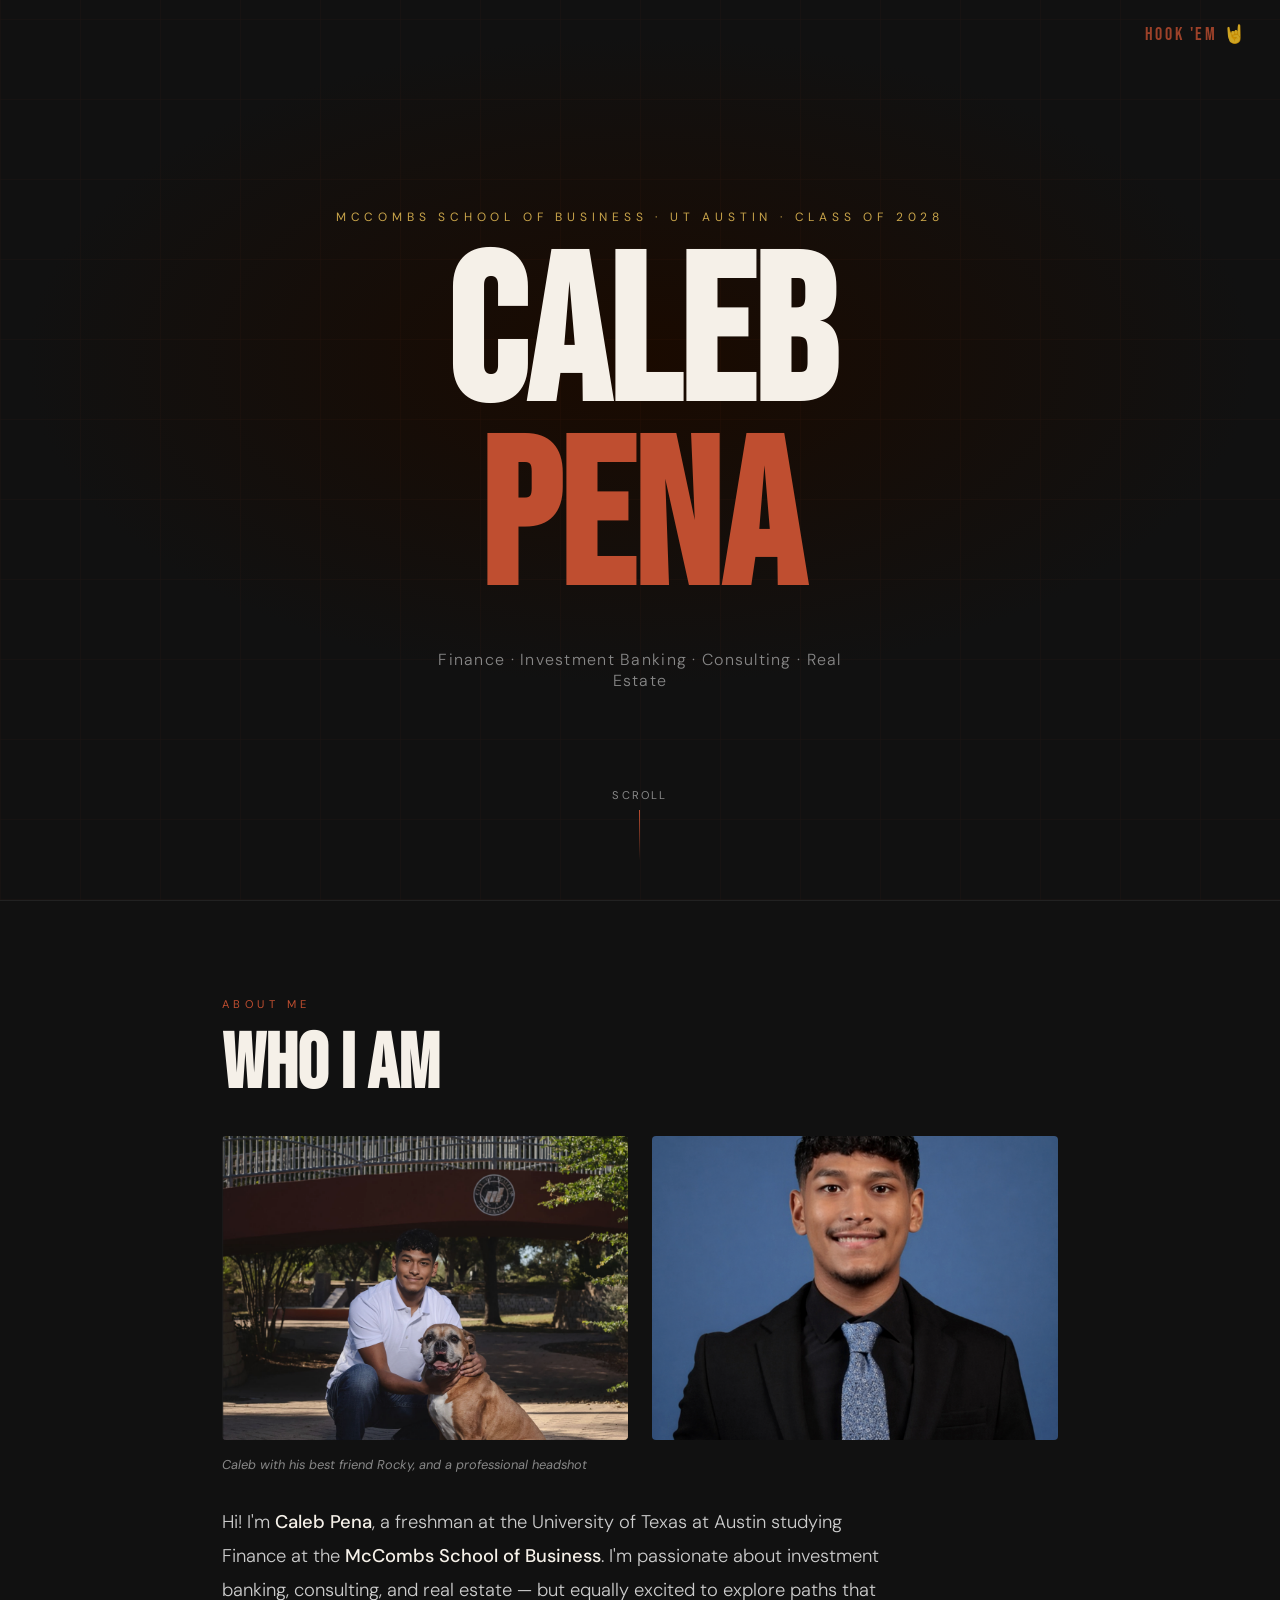
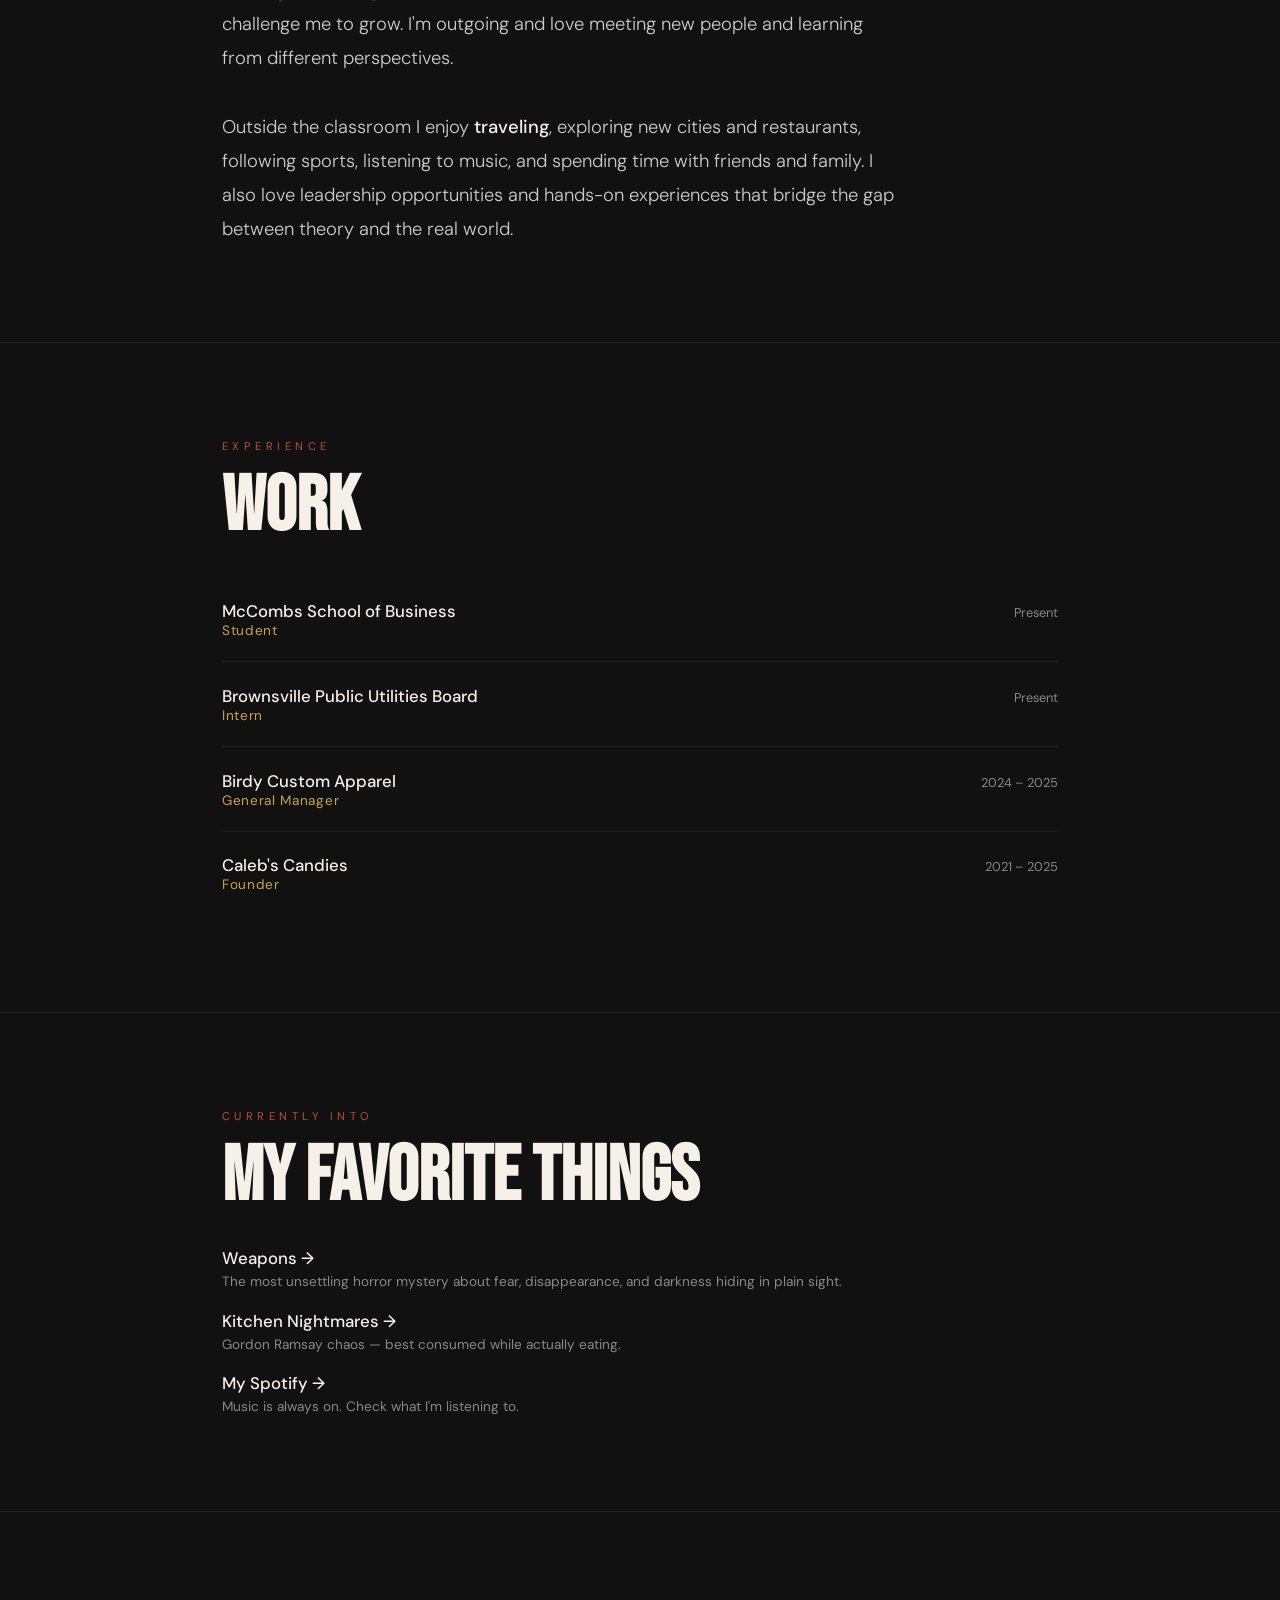
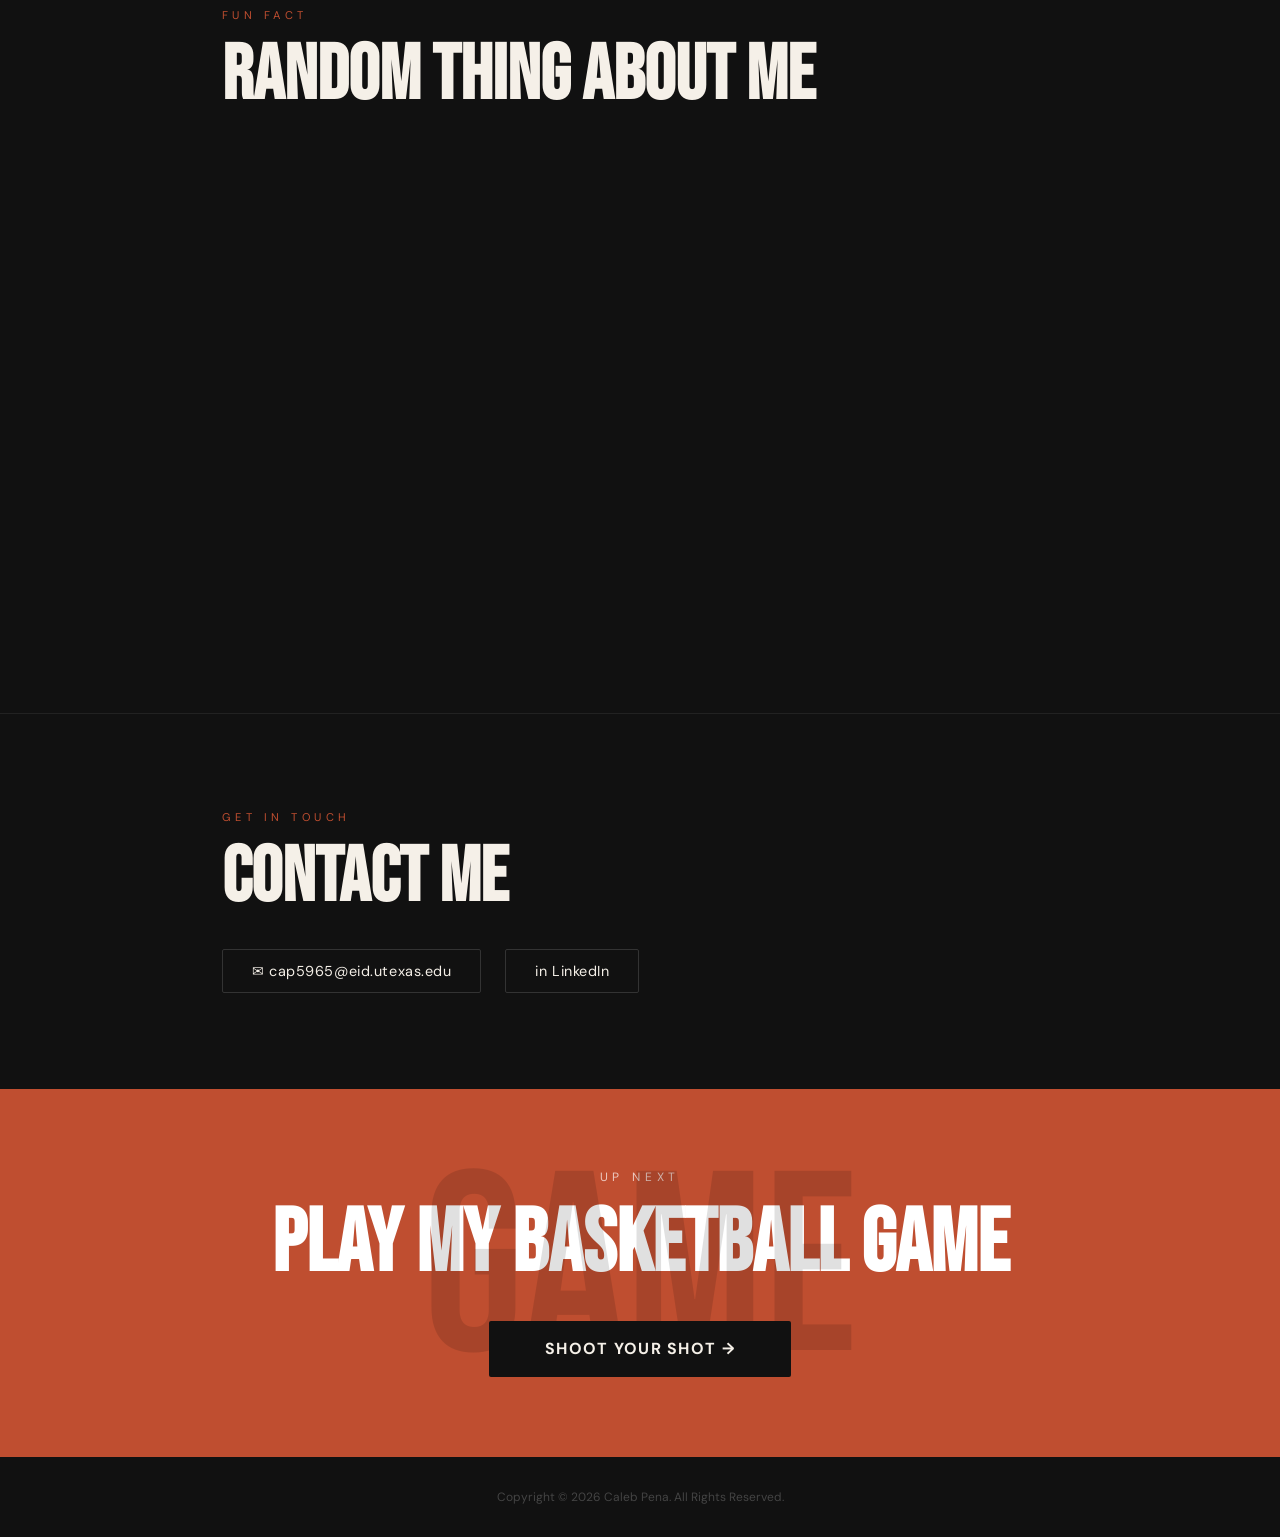
==== index.html @ 189ca5ff "Rename index2.html to index.html" ====
<!DOCTYPE html>
<html lang="en">
<head>
  <title>Caleb Pena</title>
  <meta charset="UTF-8" />
  <meta name="viewport" content="width=device-width, initial-scale=1.0" />
  <link href="https://fonts.googleapis.com/css2?family=Bebas+Neue&family=DM+Sans:wght@300;400;500;700&display=swap" rel="stylesheet">
  <style>
    :root {
      --burnt: #BF4E30;
      --cream: #F5F0E8;
      --dark: #111111;
      --gold: #C8A44A;
      --muted: #888;
    }

    *, *::before, *::after { box-sizing: border-box; margin: 0; padding: 0; }

    html { scroll-behavior: smooth; }

    body {
      background: var(--dark);
      color: var(--cream);
      font-family: 'DM Sans', sans-serif;
      overflow-x: hidden;
    }

    /* ── HERO ── */
    .hero {
      min-height: 100vh;
      display: flex;
      flex-direction: column;
      align-items: center;
      justify-content: center;
      position: relative;
      overflow: hidden;
      background: var(--dark);
    }

    .hero-bg {
      position: absolute; inset: 0;
      background: radial-gradient(ellipse 80% 60% at 50% 40%, #1a0a00 0%, #111 60%);
    }

    /* Animated longhorn silhouette grid lines */
    .hero-lines {
      position: absolute; inset: 0; overflow: hidden; opacity: 0.07;
    }
    .hero-lines::before {
      content: '';
      position: absolute; inset: 0;
      background-image:
        repeating-linear-gradient(0deg, var(--burnt) 0px, transparent 1px, transparent 80px),
        repeating-linear-gradient(90deg, var(--burnt) 0px, transparent 1px, transparent 80px);
      animation: gridDrift 20s linear infinite;
    }
    @keyframes gridDrift { from { transform: translateY(0); } to { transform: translateY(80px); } }

    .hook-em {
      position: absolute;
      top: 1.5rem; right: 2rem;
      font-family: 'Bebas Neue', sans-serif;
      font-size: 1.1rem;
      letter-spacing: .15em;
      color: var(--burnt);
      opacity: .8;
    }

    .hero-eyebrow {
      font-size: .75rem;
      letter-spacing: .4em;
      text-transform: uppercase;
      color: var(--gold);
      margin-bottom: 1.4rem;
      animation: fadeUp .8s ease both;
    }

    .hero-name {
      font-family: 'Bebas Neue', sans-serif;
      font-size: clamp(5rem, 16vw, 14rem);
      line-height: .9;
      text-align: center;
      position: relative;
      z-index: 1;
      animation: fadeUp .8s .1s ease both;
    }

    .hero-name span { color: var(--burnt); }

    .hero-sub {
      margin-top: 2rem;
      font-size: 1rem;
      font-weight: 300;
      letter-spacing: .08em;
      color: var(--muted);
      text-align: center;
      max-width: 460px;
      animation: fadeUp .8s .2s ease both;
    }

    .scroll-hint {
      position: absolute; bottom: 2.5rem;
      display: flex; flex-direction: column; align-items: center; gap: .5rem;
      color: var(--muted); font-size: .7rem; letter-spacing: .2em;
      animation: fadeIn 1s 1s ease both;
    }
    .scroll-hint .bar {
      width: 1px; height: 50px;
      background: linear-gradient(to bottom, var(--burnt), transparent);
      animation: dropBar 1.6s 1.2s ease infinite;
    }
    @keyframes dropBar { 0%,100%{transform:scaleY(0);transform-origin:top} 50%{transform:scaleY(1);transform-origin:top} }

    @keyframes fadeUp { from { opacity:0; transform:translateY(30px);} to { opacity:1; transform:none; } }
    @keyframes fadeIn { from { opacity:0;} to { opacity:1; } }

    /* ── SECTIONS ── */
    section {
      max-width: 900px;
      margin: 0 auto;
      padding: 6rem 2rem;
    }

    .section-label {
      font-size: .7rem;
      letter-spacing: .4em;
      text-transform: uppercase;
      color: var(--burnt);
      margin-bottom: 1rem;
    }

    h2 {
      font-family: 'Bebas Neue', sans-serif;
      font-size: clamp(2.5rem, 6vw, 5rem);
      line-height: 1;
      margin-bottom: 2rem;
    }

    hr.divider {
      border: none;
      border-top: 1px solid #222;
      margin: 0;
    }

    /* ── PHOTOS ── */
    .photo-row {
      display: flex;
      gap: 1.5rem;
      margin-bottom: 1rem;
      flex-wrap: wrap;
    }

    .photo-row img {
      width: calc(50% - .75rem);
      border-radius: 4px;
      object-fit: cover;
      aspect-ratio: 4/3;
      filter: saturate(.9) contrast(1.05);
      transition: transform .4s ease, filter .4s ease;
    }
    .photo-row img:hover { transform: scale(1.02); filter: saturate(1.1) contrast(1.1); }

    .caption {
      font-size: .8rem;
      color: var(--muted);
      font-style: italic;
    }

    /* ── ABOUT ── */
    .about-text {
      font-size: 1.15rem;
      line-height: 1.85;
      font-weight: 300;
      color: #ccc;
      max-width: 680px;
    }

    .about-text strong { color: var(--cream); font-weight: 500; }

    /* ── WORK ── */
    .work-list { list-style: none; }
    .work-list li {
      display: flex;
      justify-content: space-between;
      align-items: baseline;
      padding: 1.4rem 0;
      border-bottom: 1px solid #1e1e1e;
      gap: 1rem;
    }
    .work-list li:last-child { border-bottom: none; }

    .work-title { font-weight: 500; font-size: 1.05rem; }
    .work-role { font-size: .85rem; color: var(--gold); letter-spacing: .05em; }
    .work-date { font-size: .8rem; color: var(--muted); white-space: nowrap; }

    /* ── FAVS ── */
    .fav-list { list-style: none; display: flex; flex-direction: column; gap: 1.2rem; }
    .fav-list li a {
      color: var(--cream);
      text-decoration: none;
      font-size: 1.05rem;
      font-weight: 500;
      position: relative;
      display: inline-block;
    }
    .fav-list li a::after {
      content: '';
      position: absolute;
      left: 0; bottom: -2px;
      width: 0; height: 2px;
      background: var(--burnt);
      transition: width .3s ease;
    }
    .fav-list li a:hover::after { width: 100%; }

    .fav-desc {
      font-size: .85rem;
      color: var(--muted);
      margin-top: .25rem;
    }

    /* ── VIDEO ── */
    .video-wrap {
      position: relative;
      padding-bottom: 56.25%;
      height: 0;
      overflow: hidden;
      border-radius: 6px;
    }
    .video-wrap iframe {
      position: absolute; top:0; left:0;
      width:100%; height:100%;
      border:0;
    }

    /* ── CONTACT ── */
    .contact-row {
      display: flex;
      gap: 1.5rem;
      flex-wrap: wrap;
      margin-top: 1.5rem;
    }
    .contact-link {
      display: inline-flex;
      align-items: center;
      gap: .5rem;
      padding: .75rem 1.8rem;
      border: 1px solid #333;
      border-radius: 2px;
      color: var(--cream);
      text-decoration: none;
      font-size: .9rem;
      letter-spacing: .04em;
      transition: background .25s ease, border-color .25s ease, color .25s ease;
    }
    .contact-link:hover { background: var(--burnt); border-color: var(--burnt); }

    /* ── NEXT BUTTON ── */
    .next-section {
      background: var(--burnt);
      padding: 5rem 2rem;
      text-align: center;
      position: relative;
      overflow: hidden;
    }
    .next-section::before {
      content: 'GAME';
      position: absolute;
      font-family: 'Bebas Neue', sans-serif;
      font-size: 20vw;
      color: rgba(0,0,0,.12);
      top: 50%; left: 50%;
      transform: translate(-50%,-50%);
      pointer-events: none;
      white-space: nowrap;
    }
    .next-label {
      font-size: .75rem;
      letter-spacing: .4em;
      text-transform: uppercase;
      color: rgba(255,255,255,.7);
      margin-bottom: 1rem;
    }
    .next-title {
      font-family: 'Bebas Neue', sans-serif;
      font-size: clamp(2.5rem, 7vw, 5.5rem);
      color: white;
      margin-bottom: 2rem;
    }
    .next-btn {
      display: inline-block;
      padding: 1.1rem 3.5rem;
      background: var(--dark);
      color: var(--cream);
      font-family: 'DM Sans', sans-serif;
      font-size: 1rem;
      font-weight: 700;
      letter-spacing: .08em;
      text-decoration: none;
      border-radius: 2px;
      transition: transform .25s ease, box-shadow .25s ease;
      position: relative; z-index: 1;
    }
    .next-btn:hover { transform: translateY(-3px); box-shadow: 0 12px 40px rgba(0,0,0,.4); }

    /* ── FOOTER ── */
    footer {
      text-align: center;
      padding: 2rem;
      font-size: .75rem;
      color: #444;
    }

    /* ── FLOATING PARTICLES ── */
    .particles { position: fixed; inset: 0; pointer-events: none; z-index: 0; overflow: hidden; }
    .particle {
      position: absolute;
      width: 2px; height: 2px;
      border-radius: 50%;
      background: var(--burnt);
      opacity: 0;
      animation: rise var(--dur) var(--delay) ease-in infinite;
    }
    @keyframes rise {
      0% { transform: translateY(100vh) scale(0); opacity: 0; }
      10% { opacity: .6; }
      90% { opacity: .2; }
      100% { transform: translateY(-10vh) scale(1); opacity: 0; }
    }
  </style>
</head>
<body>

<div class="particles" id="particles"></div>

<!-- HERO -->
<div class="hero">
  <div class="hero-bg"></div>
  <div class="hero-lines"></div>
  <div class="hook-em">Hook 'em 🤘</div>
  <p class="hero-eyebrow">McCombs School of Business · UT Austin · Class of 2028</p>
  <h1 class="hero-name">Caleb<br><span>Pena</span></h1>
  <p class="hero-sub">Finance · Investment Banking · Consulting · Real Estate</p>
  <div class="scroll-hint">
    <span>SCROLL</span>
    <div class="bar"></div>
  </div>
</div>

<hr class="divider">

<!-- ABOUT -->
<section id="about">
  <p class="section-label">About Me</p>
  <h2>Who I Am</h2>
  <div class="photo-row">
    <img alt="Caleb and his dog Rocky." src="rockycopy.png" />
    <img alt="Professional headshot." src="headshot.copy.png" />
  </div>
  <p class="caption" style="margin-bottom:2rem"><em>Caleb with his best friend Rocky, and a professional headshot</em></p>
  <p class="about-text">
    Hi! I'm <strong>Caleb Pena</strong>, a freshman at the University of Texas at Austin studying Finance at the <strong>McCombs School of Business</strong>. I'm passionate about investment banking, consulting, and real estate — but equally excited to explore paths that challenge me to grow. I'm outgoing and love meeting new people and learning from different perspectives.<br><br>
    Outside the classroom I enjoy <strong>traveling</strong>, exploring new cities and restaurants, following sports, listening to music, and spending time with friends and family. I also love leadership opportunities and hands-on experiences that bridge the gap between theory and the real world.
  </p>
</section>

<hr class="divider">

<!-- WORK -->
<section id="work">
  <p class="section-label">Experience</p>
  <h2>Work</h2>
  <ul class="work-list">
    <li>
      <div>
        <div class="work-title">McCombs School of Business</div>
        <div class="work-role">Student</div>
      </div>
      <div class="work-date">Present</div>
    </li>
    <li>
      <div>
        <div class="work-title">Brownsville Public Utilities Board</div>
        <div class="work-role">Intern</div>
      </div>
      <div class="work-date">Present</div>
    </li>
    <li>
      <div>
        <div class="work-title">Birdy Custom Apparel</div>
        <div class="work-role">General Manager</div>
      </div>
      <div class="work-date">2024 – 2025</div>
    </li>
    <li>
      <div>
        <div class="work-title">Caleb's Candies</div>
        <div class="work-role">Founder</div>
      </div>
      <div class="work-date">2021 – 2025</div>
    </li>
  </ul>
</section>

<hr class="divider">

<!-- FAVORITES -->
<section id="favs">
  <p class="section-label">Currently Into</p>
  <h2>My Favorite Things</h2>
  <ul class="fav-list">
    <li>
      <a href="https://www.imdb.com/title/tt26581740/" target="_blank">Weapons →</a>
      <p class="fav-desc">The most unsettling horror mystery about fear, disappearance, and darkness hiding in plain sight.</p>
    </li>
    <li>
      <a href="https://www.imdb.com/title/tt0983514/" target="_blank">Kitchen Nightmares →</a>
      <p class="fav-desc">Gordon Ramsay chaos — best consumed while actually eating.</p>
    </li>
    <li>
      <a href="https://open.spotify.com/user/supercap3012?si=4a456eaa248a4660" target="_blank">My Spotify →</a>
      <p class="fav-desc">Music is always on. Check what I'm listening to.</p>
    </li>
  </ul>
</section>

<hr class="divider">

<!-- VIDEO -->
<section id="fun">
  <p class="section-label">Fun Fact</p>
  <h2>Random Thing About Me</h2>
  <div class="video-wrap">
    <iframe src="https://www.youtube.com/embed/dGSDFzHBY4s?si=4JsjZKG0UgzDzfD4"
      title="YouTube video" allow="accelerometer; autoplay; clipboard-write; encrypted-media; gyroscope; picture-in-picture; web-share"
      allowfullscreen referrerpolicy="strict-origin-when-cross-origin"></iframe>
  </div>
</section>

<hr class="divider">

<!-- CONTACT -->
<section id="contact">
  <p class="section-label">Get In Touch</p>
  <h2>Contact Me</h2>
  <div class="contact-row">
    <a class="contact-link" href="mailto:cap5965@eid.utexas.edu">✉ cap5965@eid.utexas.edu</a>
    <a class="contact-link" href="https://www.linkedin.com/in/calebpena" target="_blank">in LinkedIn</a>
  </div>
</section>

<!-- NEXT → GAME -->
<div class="next-section">
  <p class="next-label">Up Next</p>
  <h2 class="next-title">Play My Basketball Game</h2>
  <a class="next-btn" href="basketball.html">SHOOT YOUR SHOT →</a>
</div>

<footer>Copyright © 2026 Caleb Pena. All Rights Reserved.</footer>

<script>
  // Spawn floating particles
  const container = document.getElementById('particles');
  for (let i = 0; i < 30; i++) {
    const p = document.createElement('div');
    p.className = 'particle';
    p.style.left = Math.random() * 100 + 'vw';
    p.style.setProperty('--dur', (6 + Math.random() * 10) + 's');
    p.style.setProperty('--delay', (Math.random() * 12) + 's');
    p.style.width = p.style.height = (1 + Math.random() * 3) + 'px';
    container.appendChild(p);
  }

  // Fade-in on scroll
  const observer = new IntersectionObserver((entries) => {
    entries.forEach(e => {
      if (e.isIntersecting) {
        e.target.style.opacity = '1';
        e.target.style.transform = 'none';
      }
    });
  }, { threshold: 0.1 });

  document.querySelectorAll('section').forEach(s => {
    s.style.opacity = '0';
    s.style.transform = 'translateY(30px)';
    s.style.transition = 'opacity .7s ease, transform .7s ease';
    observer.observe(s);
  });
</script>
</body>
</html>
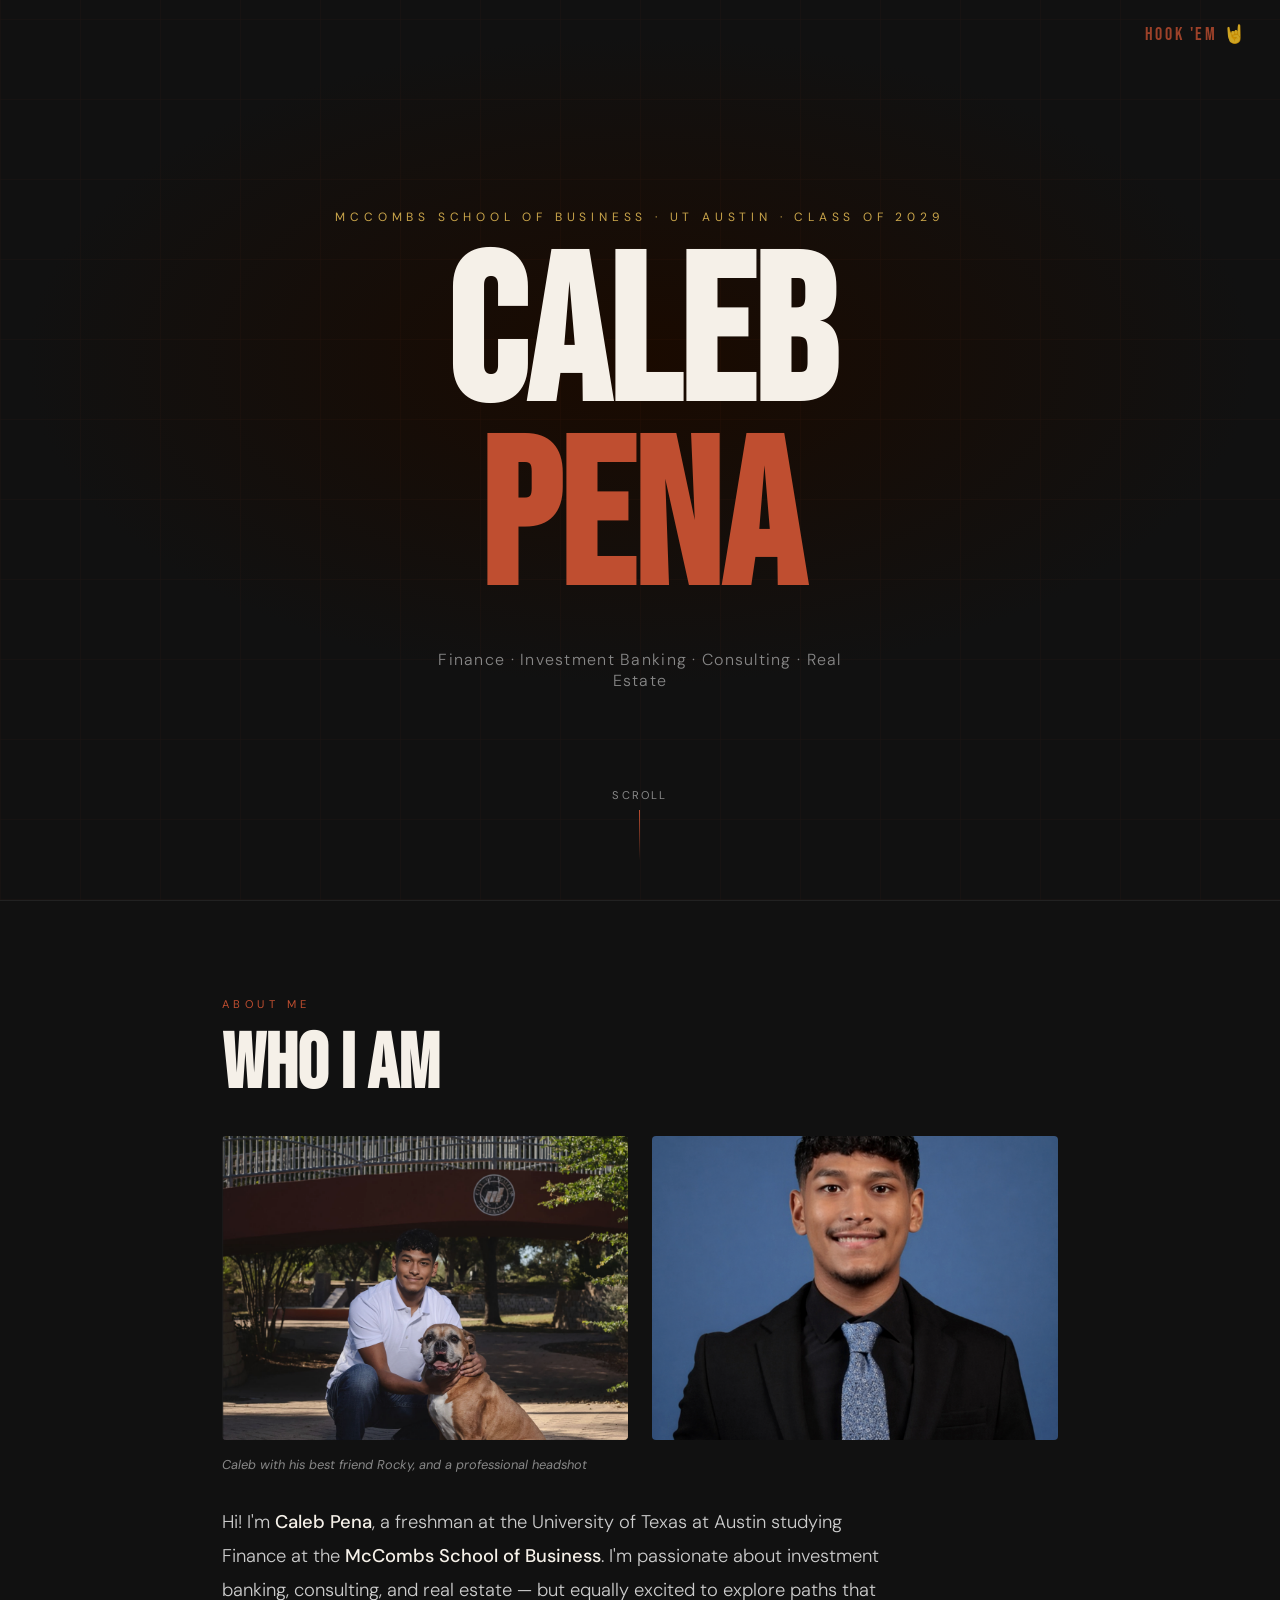
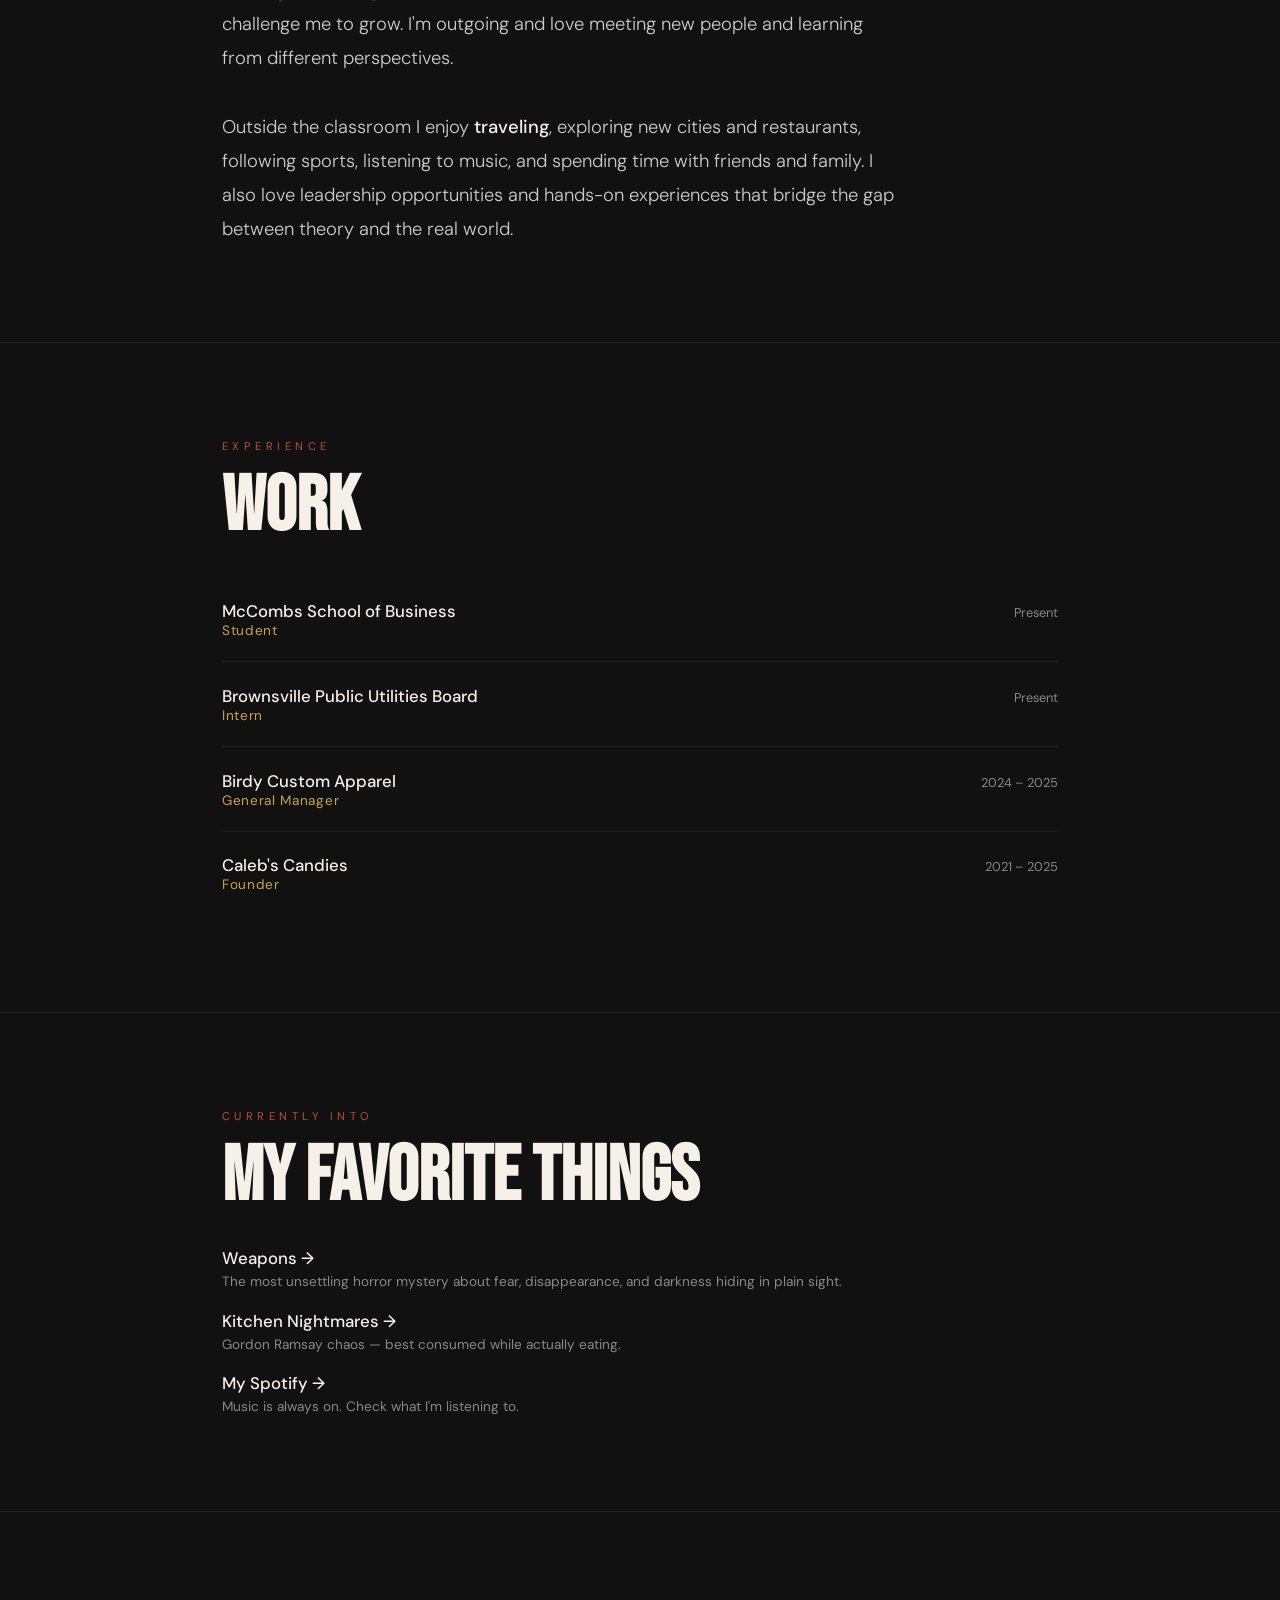
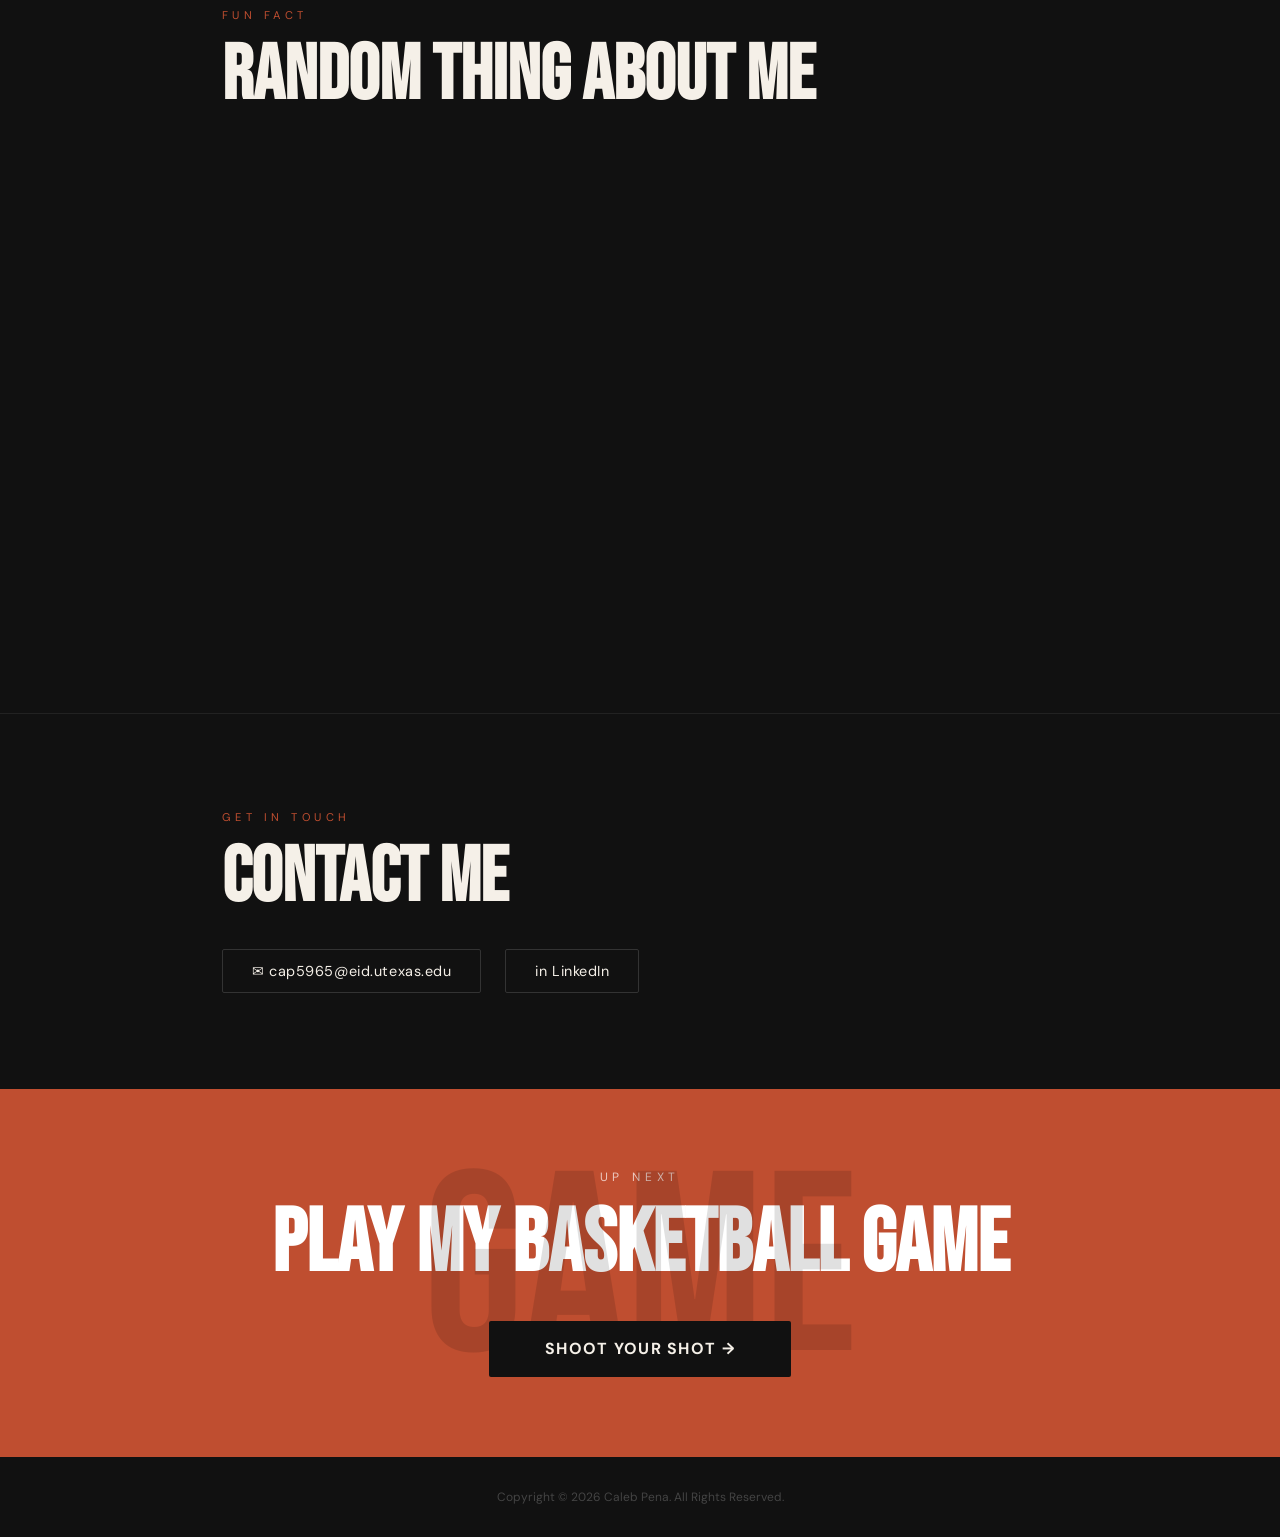
==== commit a8bd21ab: "Add files via upload" ====
--- a/index.html
+++ b/index.html
@@ -338,7 +338,7 @@
   <div class="hero-bg"></div>
   <div class="hero-lines"></div>
   <div class="hook-em">Hook 'em 🤘</div>
-  <p class="hero-eyebrow">McCombs School of Business · UT Austin · Class of 2028</p>
+  <p class="hero-eyebrow">McCombs School of Business · UT Austin · Class of 2029</p>
   <h1 class="hero-name">Caleb<br><span>Pena</span></h1>
   <p class="hero-sub">Finance · Investment Banking · Consulting · Real Estate</p>
   <div class="scroll-hint">
